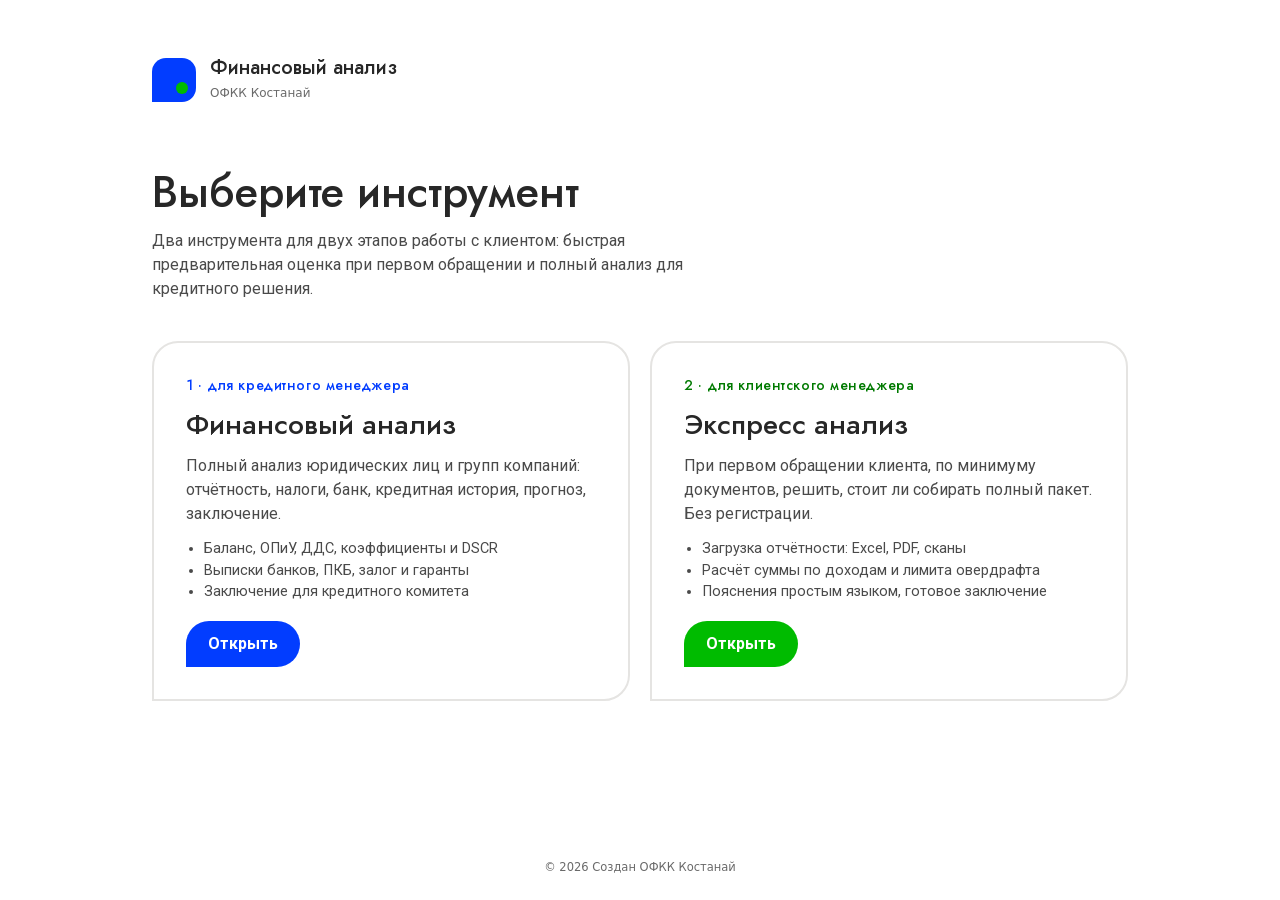
==== index.html @ f10ce1bf "Объединённый сайт: главная с кнопками «Финансовый анализ» и «Экспресс анализ» Co-Authored-By: Claude" ====
<!doctype html>
<html lang="ru"><head><meta charset="utf-8"><meta name="viewport" content="width=device-width, initial-scale=1, viewport-fit=cover"><meta name="theme-color" content="#023DFF">
<meta http-equiv="Content-Security-Policy" content="default-src 'none'; style-src 'unsafe-inline'; font-src data:; img-src data:">
<title>Финансовый анализ — ОФКК Костанай</title>
<style>@font-face{font-family:"Roboto";font-weight:400;font-style:normal;font-display:swap;src:url([data-uri]) format("woff");}@font-face{font-family:"Roboto";font-weight:700;font-style:normal;font-display:swap;src:url([data-uri]) format("woff");}@font-face{font-family:"Jost";font-weight:500;font-style:normal;font-display:swap;src:url([data-uri]) format("woff");}/* Главная страница: фирменный стиль ОФКК — белый 70 %, лазурно-синий 10 %, лайм 10 %, графит 5 %, платина 5 %. */
:root{--white:#fff;--azure:#023DFF;--azure-ink:#0230C4;--azure-soft:#EDF1FF;--lime:#00BB00;--lime-ink:#007A00;--lime-soft:#E9F8E9;--graphite:#272727;--platinum:#E5E4E2;--muted:#6A6A6A;
--head:"Futura PT","Jost","Century Gothic","Trebuchet MS",sans-serif;--sans:"Roboto","Segoe UI",system-ui,-apple-system,Arial,sans-serif;--sys:Verdana,Geneva,"DejaVu Sans",sans-serif;--shape:26px 26px 26px 0}
*{box-sizing:border-box}
html,body{margin:0;min-height:100%}
body{background:var(--white);color:var(--graphite);font:16px/1.5 var(--sans);display:flex;flex-direction:column;min-height:100vh}
:focus-visible{outline:3px solid var(--azure);outline-offset:3px}
.wrap{width:100%;max-width:1040px;margin:0 auto;padding:clamp(20px,5vw,56px) clamp(16px,4vw,32px) 24px;flex:1}
header{display:flex;align-items:center;gap:14px;margin-bottom:clamp(28px,6vw,64px)}
.mark{width:44px;height:44px;background:var(--azure);border-radius:14px 14px 14px 0;position:relative;flex:none}
.mark:after{content:"";position:absolute;right:8px;bottom:8px;width:12px;height:12px;background:var(--lime);border-radius:50%}
header b{font-family:var(--head);font-weight:500;font-size:20px;line-height:1.2;display:block}
header span{font-family:var(--sys);font-size:12px;color:var(--muted)}
h1{font-family:var(--head);font-weight:500;font-size:clamp(28px,5vw,44px);line-height:1.12;margin:0 0 12px;text-wrap:balance}
.lead{max-width:60ch;color:#4a4a4a;margin:0 0 clamp(24px,4vw,40px)}
.cards{display:grid;grid-template-columns:1fr 1fr;gap:20px}
.card{display:flex;flex-direction:column;gap:12px;padding:clamp(22px,3vw,32px);border-radius:var(--shape);text-decoration:none;color:inherit;border:2px solid var(--platinum);background:var(--white);transition:border-color .15s,transform .15s,box-shadow .15s}
.card:hover{border-color:var(--azure);transform:translateY(-2px);box-shadow:0 10px 28px rgba(2,61,255,.12)}
.card .num{font-family:var(--head);font-size:14px;color:var(--azure);letter-spacing:.04em}
.card h2{font-family:var(--head);font-weight:500;font-size:clamp(22px,3vw,28px);line-height:1.2;margin:0}
.card p{margin:0;color:#4a4a4a;flex:1}
.card ul{margin:0;padding-left:18px;color:#4a4a4a;font-size:14.5px}
.card .go{align-self:flex-start;margin-top:6px;background:var(--azure);color:#fff;font-weight:700;padding:11px 22px;border-radius:999px 999px 999px 0}
.card.alt .go{background:var(--lime);color:#fff}
.card.alt:hover{border-color:var(--lime);box-shadow:0 10px 28px rgba(0,187,0,.14)}
.card.alt .num{color:var(--lime-ink)}
footer{padding:18px clamp(16px,4vw,32px) 24px;text-align:center;font-family:var(--sys);font-size:11.5px;color:var(--muted)}
@media(max-width:720px){.cards{grid-template-columns:1fr}}
@media(prefers-reduced-motion:reduce){.card{transition:none}.card:hover{transform:none}}
</style></head>
<body>
<div class="wrap">
<header><div class="mark" aria-hidden="true"></div><div><b>Финансовый анализ</b><span>ОФКК Костанай</span></div></header>
<main>
<h1>Выберите инструмент</h1>
<p class="lead">Два инструмента для двух этапов работы с клиентом: быстрая предварительная оценка при первом обращении и полный анализ для кредитного решения.</p>
<div class="cards">
<a class="card" href="/finanaliz/"><span class="num">1 · для кредитного менеджера</span><h2>Финансовый анализ</h2>
<p>Полный анализ юридических лиц и групп компаний: отчётность, налоги, банк, кредитная история, прогноз, заключение.</p>
<ul><li>Баланс, ОПиУ, ДДС, коэффициенты и DSCR</li><li>Выписки банков, ПКБ, залог и гаранты</li><li>Заключение для кредитного комитета</li></ul>
<span class="go">Открыть</span></a>
<a class="card alt" href="/express/"><span class="num">2 · для клиентского менеджера</span><h2>Экспресс анализ</h2>
<p>При первом обращении клиента, по минимуму документов, решить, стоит ли собирать полный пакет. Без регистрации.</p>
<ul><li>Загрузка отчётности: Excel, PDF, сканы</li><li>Расчёт суммы по доходам и лимита овердрафта</li><li>Пояснения простым языком, готовое заключение</li></ul>
<span class="go">Открыть</span></a>
</div>
</main>
</div>
<footer>© 2026 Создан ОФКК Костанай</footer>
</body></html>
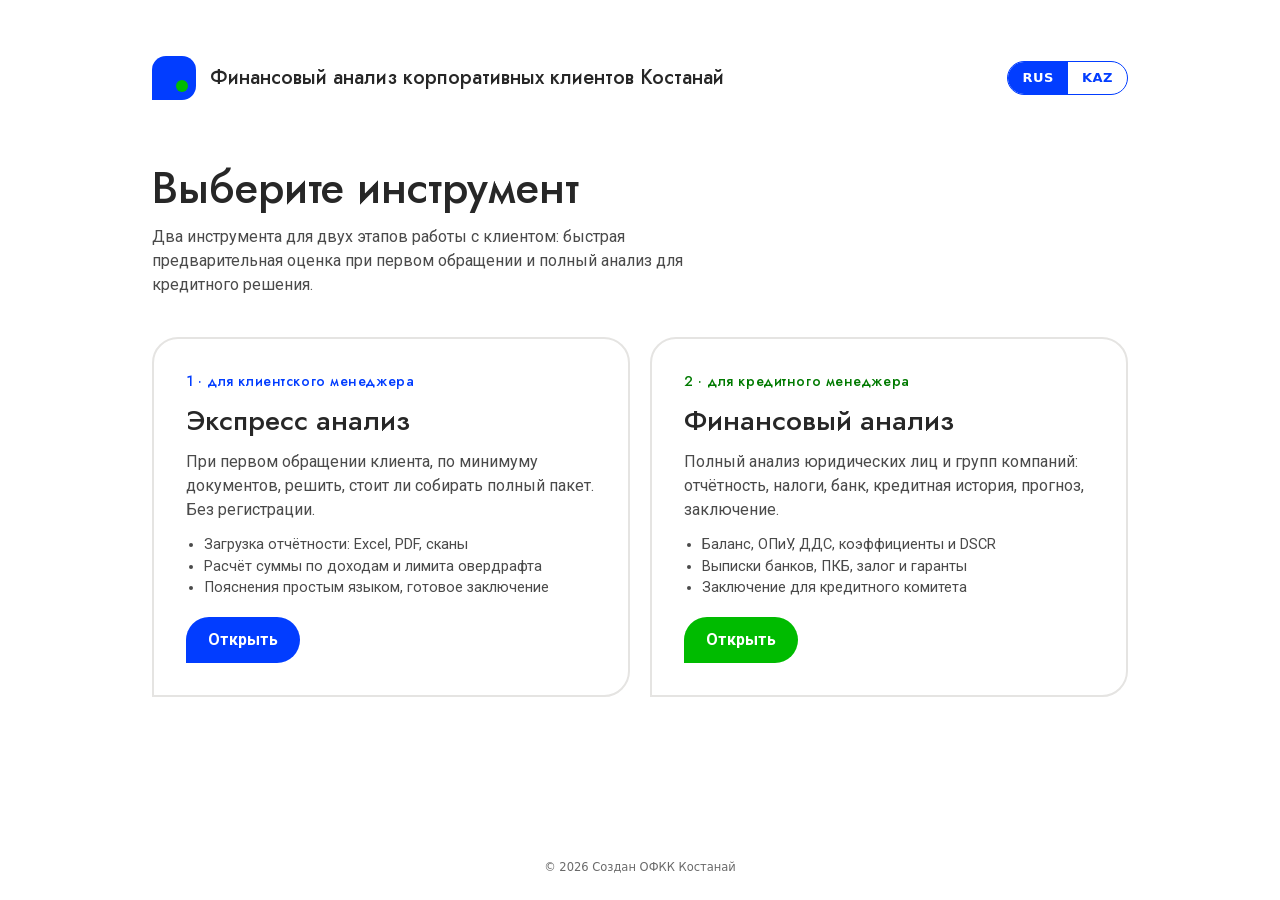
==== commit 88f15524: "Главная: порядок кнопок, новое название, казахский; экспресс на казахском; крупная кнопка «На главну" ====
--- a/index.html
+++ b/index.html
@@ -1,7 +1,7 @@
 <!doctype html>
 <html lang="ru"><head><meta charset="utf-8"><meta name="viewport" content="width=device-width, initial-scale=1, viewport-fit=cover"><meta name="theme-color" content="#023DFF">
-<meta http-equiv="Content-Security-Policy" content="default-src 'none'; style-src 'unsafe-inline'; font-src data:; img-src data:">
-<title>Финансовый анализ — ОФКК Костанай</title>
+<meta http-equiv="Content-Security-Policy" content="default-src 'none'; script-src 'unsafe-inline'; style-src 'unsafe-inline'; font-src data:; img-src data:">
+<title>Финансовый анализ корпоративных клиентов Костанай</title>
 <style>@font-face{font-family:"Roboto";font-weight:400;font-style:normal;font-display:swap;src:url([data-uri]) format("woff");}@font-face{font-family:"Roboto";font-weight:700;font-style:normal;font-display:swap;src:url([data-uri]) format("woff");}@font-face{font-family:"Jost";font-weight:500;font-style:normal;font-display:swap;src:url([data-uri]) format("woff");}/* Главная страница: фирменный стиль ОФКК — белый 70 %, лазурно-синий 10 %, лайм 10 %, графит 5 %, платина 5 %. */
 :root{--white:#fff;--azure:#023DFF;--azure-ink:#0230C4;--azure-soft:#EDF1FF;--lime:#00BB00;--lime-ink:#007A00;--lime-soft:#E9F8E9;--graphite:#272727;--platinum:#E5E4E2;--muted:#6A6A6A;
 --head:"Futura PT","Jost","Century Gothic","Trebuchet MS",sans-serif;--sans:"Roboto","Segoe UI",system-ui,-apple-system,Arial,sans-serif;--sys:Verdana,Geneva,"DejaVu Sans",sans-serif;--shape:26px 26px 26px 0}
@@ -31,24 +31,52 @@
 footer{padding:18px clamp(16px,4vw,32px) 24px;text-align:center;font-family:var(--sys);font-size:11.5px;color:var(--muted)}
 @media(max-width:720px){.cards{grid-template-columns:1fr}}
 @media(prefers-reduced-motion:reduce){.card{transition:none}.card:hover{transform:none}}
+.tools{display:flex;align-items:center;gap:12px;margin-left:auto}
+.lang{display:inline-flex;border:1.5px solid var(--azure);border-radius:999px;overflow:hidden;flex:none}
+.lang button{border:0;background:transparent;color:var(--azure);font:inherit;font-size:13px;font-weight:700;letter-spacing:.04em;padding:6px 14px;cursor:pointer}
+.lang button.on{background:var(--azure);color:#fff}
+.card .num small{font-size:inherit}
 </style></head>
 <body>
 <div class="wrap">
-<header><div class="mark" aria-hidden="true"></div><div><b>Финансовый анализ</b><span>ОФКК Костанай</span></div></header>
+<header><div class="mark" aria-hidden="true"></div><div><b data-t="title">Финансовый анализ корпоративных клиентов Костанай</b></div>
+<div class="tools"><span class="lang" role="group" aria-label="Язык" data-tl="lang"><button type="button" data-lang="ru" class="on">RUS</button><button type="button" data-lang="kz">KAZ</button></span></div></header>
 <main>
-<h1>Выберите инструмент</h1>
-<p class="lead">Два инструмента для двух этапов работы с клиентом: быстрая предварительная оценка при первом обращении и полный анализ для кредитного решения.</p>
+<h1 data-t="h1">Выберите инструмент</h1>
+<p class="lead" data-t="lead">Два инструмента для двух этапов работы с клиентом: быстрая предварительная оценка при первом обращении и полный анализ для кредитного решения.</p>
 <div class="cards">
-<a class="card" href="/finanaliz/"><span class="num">1 · для кредитного менеджера</span><h2>Финансовый анализ</h2>
-<p>Полный анализ юридических лиц и групп компаний: отчётность, налоги, банк, кредитная история, прогноз, заключение.</p>
-<ul><li>Баланс, ОПиУ, ДДС, коэффициенты и DSCR</li><li>Выписки банков, ПКБ, залог и гаранты</li><li>Заключение для кредитного комитета</li></ul>
-<span class="go">Открыть</span></a>
-<a class="card alt" href="/express/"><span class="num">2 · для клиентского менеджера</span><h2>Экспресс анализ</h2>
-<p>При первом обращении клиента, по минимуму документов, решить, стоит ли собирать полный пакет. Без регистрации.</p>
-<ul><li>Загрузка отчётности: Excel, PDF, сканы</li><li>Расчёт суммы по доходам и лимита овердрафта</li><li>Пояснения простым языком, готовое заключение</li></ul>
-<span class="go">Открыть</span></a>
+<a class="card" href="/express/"><span class="num" data-t="n1">1 · для клиентского менеджера</span><h2 data-t="t1">Экспресс анализ</h2>
+<p data-t="p1">При первом обращении клиента, по минимуму документов, решить, стоит ли собирать полный пакет. Без регистрации.</p>
+<ul><li data-t="a1">Загрузка отчётности: Excel, PDF, сканы</li><li data-t="b1">Расчёт суммы по доходам и лимита овердрафта</li><li data-t="c1">Пояснения простым языком, готовое заключение</li></ul>
+<span class="go" data-t="go">Открыть</span></a>
+<a class="card alt" href="/finanaliz/"><span class="num" data-t="n2">2 · для кредитного менеджера</span><h2 data-t="t2">Финансовый анализ</h2>
+<p data-t="p2">Полный анализ юридических лиц и групп компаний: отчётность, налоги, банк, кредитная история, прогноз, заключение.</p>
+<ul><li data-t="a2">Баланс, ОПиУ, ДДС, коэффициенты и DSCR</li><li data-t="b2">Выписки банков, ПКБ, залог и гаранты</li><li data-t="c2">Заключение для кредитного комитета</li></ul>
+<span class="go" data-t="go">Открыть</span></a>
 </div>
 </main>
 </div>
-<footer>© 2026 Создан ОФКК Костанай</footer>
+<footer data-t="foot">© 2026 Создан ОФКК Костанай</footer>
+<script>
+(function () {
+  var KZ = {"title": "Қостанай корпоративтік клиенттерін қаржылық талдау", "h1": "Құралды таңдаңыз", "lead": "Клиентпен жұмыстың екі кезеңіне арналған екі құрал: алғашқы өтініш кезіндегі жылдам алдын ала бағалау және кредиттік шешімге арналған толық талдау.", "n1": "1 · клиенттік менеджер үшін", "t1": "Экспресс-талдау", "p1": "Клиент алғаш хабарласқанда ең аз құжатпен толық топтаманы жинаудың қажеттігін шешу. Тіркелусіз.", "a1": "Есептілікті жүктеу: Excel, PDF, скандар", "b1": "Табыс бойынша соманы және овердрафт лимитін есептеу", "c1": "Қарапайым тілмен түсіндірмелер, дайын қорытынды", "n2": "2 · кредиттік менеджер үшін", "t2": "Қаржылық талдау", "p2": "Заңды тұлғалар мен компаниялар топтарын толық талдау: есептілік, салықтар, банк, несиелік тарих, болжам, қорытынды.", "a2": "Баланс, ПЗЕ, АҚҚ, коэффициенттер және DSCR", "b2": "Банк үзінділері, БКБ, кепіл және кепілгерлер", "c2": "Кредиттік комитетке арналған қорытынды", "go": "Ашу", "foot": "© 2026 Жасаған: ОФКК Қостанай", "lang": "Тіл"}, K = "finkz.lang", L = "ru";
+  try { L = localStorage.getItem(K) === "kz" ? "kz" : "ru"; } catch (e) {}
+  var els = document.querySelectorAll("[data-t]"), RU = {};
+  for (var i = 0; i < els.length; i++) RU[els[i].getAttribute("data-t")] = els[i].textContent;
+  function paint() {
+    for (var i = 0; i < els.length; i++) { var k = els[i].getAttribute("data-t"); els[i].textContent = L === "kz" ? KZ[k] : RU[k]; }
+    document.documentElement.lang = L === "kz" ? "kk" : "ru";
+    document.title = L === "kz" ? KZ.title : RU.title;
+    var g = document.querySelector(".lang"); g.setAttribute("aria-label", L === "kz" ? KZ.lang : "Язык");
+    var b = g.querySelectorAll("button"); for (var j = 0; j < b.length; j++) b[j].className = b[j].getAttribute("data-lang") === L ? "on" : "";
+  }
+  document.querySelector(".lang").addEventListener("click", function (e) {
+    var t = e.target.closest("button"); if (!t) return;
+    L = t.getAttribute("data-lang") === "kz" ? "kz" : "ru";
+    try { localStorage.setItem(K, L); } catch (e2) {}
+    paint();
+  });
+  paint();
+})();
+</script>
 </body></html>
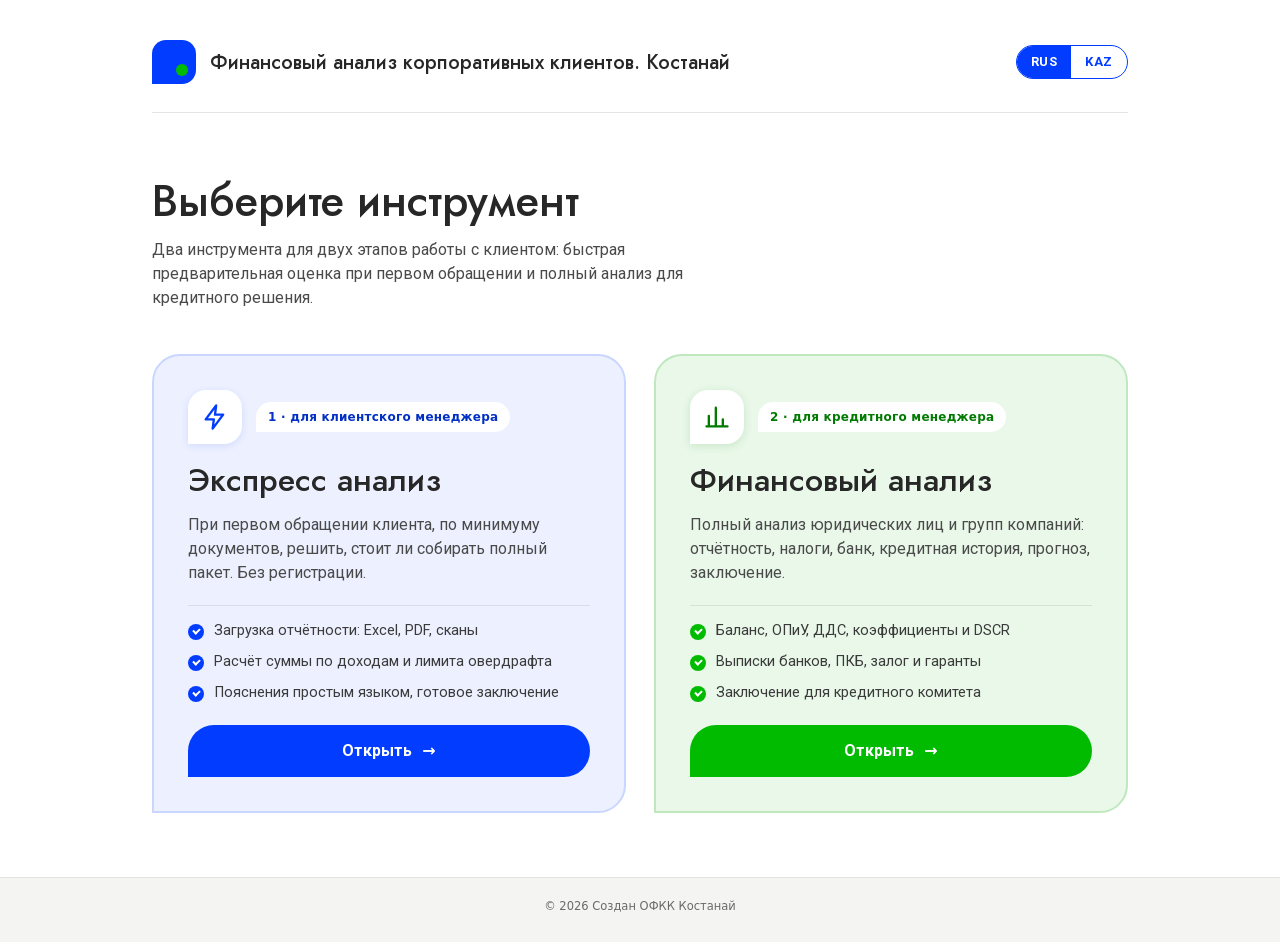
==== commit 87c01113: "Главная: название «…клиентов. Костанай», новое оформление карточек и подвала Co-Authored-By: Claude " ====
--- a/index.html
+++ b/index.html
@@ -1,65 +1,76 @@
 <!doctype html>
 <html lang="ru"><head><meta charset="utf-8"><meta name="viewport" content="width=device-width, initial-scale=1, viewport-fit=cover"><meta name="theme-color" content="#023DFF">
 <meta http-equiv="Content-Security-Policy" content="default-src 'none'; script-src 'unsafe-inline'; style-src 'unsafe-inline'; font-src data:; img-src data:">
-<title>Финансовый анализ корпоративных клиентов Костанай</title>
+<title>Финансовый анализ корпоративных клиентов. Костанай</title>
 <style>@font-face{font-family:"Roboto";font-weight:400;font-style:normal;font-display:swap;src:url([data-uri]) format("woff");}@font-face{font-family:"Roboto";font-weight:700;font-style:normal;font-display:swap;src:url([data-uri]) format("woff");}@font-face{font-family:"Jost";font-weight:500;font-style:normal;font-display:swap;src:url([data-uri]) format("woff");}/* Главная страница: фирменный стиль ОФКК — белый 70 %, лазурно-синий 10 %, лайм 10 %, графит 5 %, платина 5 %. */
-:root{--white:#fff;--azure:#023DFF;--azure-ink:#0230C4;--azure-soft:#EDF1FF;--lime:#00BB00;--lime-ink:#007A00;--lime-soft:#E9F8E9;--graphite:#272727;--platinum:#E5E4E2;--muted:#6A6A6A;
---head:"Futura PT","Jost","Century Gothic","Trebuchet MS",sans-serif;--sans:"Roboto","Segoe UI",system-ui,-apple-system,Arial,sans-serif;--sys:Verdana,Geneva,"DejaVu Sans",sans-serif;--shape:26px 26px 26px 0}
+:root{--white:#fff;--azure:#023DFF;--azure-ink:#0230C4;--azure-soft:#EDF1FF;--azure-line:#C9D6FF;--lime:#00BB00;--lime-ink:#007A00;--lime-soft:#E9F8E9;--lime-line:#BFE8BF;--graphite:#272727;--platinum:#E5E4E2;--plat-soft:#F4F4F3;--muted:#6A6A6A;
+--head:"Futura PT","Jost","Century Gothic","Trebuchet MS",sans-serif;--sans:"Roboto","Segoe UI",system-ui,-apple-system,Arial,sans-serif;--sys:Verdana,Geneva,"DejaVu Sans",sans-serif;--shape:28px 28px 28px 0}
 *{box-sizing:border-box}
 html,body{margin:0;min-height:100%}
 body{background:var(--white);color:var(--graphite);font:16px/1.5 var(--sans);display:flex;flex-direction:column;min-height:100vh}
 :focus-visible{outline:3px solid var(--azure);outline-offset:3px}
-.wrap{width:100%;max-width:1040px;margin:0 auto;padding:clamp(20px,5vw,56px) clamp(16px,4vw,32px) 24px;flex:1}
-header{display:flex;align-items:center;gap:14px;margin-bottom:clamp(28px,6vw,64px)}
+.wrap{width:100%;max-width:1040px;margin:0 auto;padding:clamp(18px,4vw,40px) clamp(16px,4vw,32px) 8px;flex:1}
+header{display:flex;align-items:center;gap:14px;padding-bottom:clamp(18px,3vw,28px);border-bottom:1.5px solid var(--platinum);margin-bottom:clamp(28px,6vw,64px)}
 .mark{width:44px;height:44px;background:var(--azure);border-radius:14px 14px 14px 0;position:relative;flex:none}
 .mark:after{content:"";position:absolute;right:8px;bottom:8px;width:12px;height:12px;background:var(--lime);border-radius:50%}
-header b{font-family:var(--head);font-weight:500;font-size:20px;line-height:1.2;display:block}
-header span{font-family:var(--sys);font-size:12px;color:var(--muted)}
+header b{font-family:var(--head);font-weight:500;font-size:clamp(16px,2.4vw,20px);line-height:1.25;display:block}
 h1{font-family:var(--head);font-weight:500;font-size:clamp(28px,5vw,44px);line-height:1.12;margin:0 0 12px;text-wrap:balance}
-.lead{max-width:60ch;color:#4a4a4a;margin:0 0 clamp(24px,4vw,40px)}
-.cards{display:grid;grid-template-columns:1fr 1fr;gap:20px}
-.card{display:flex;flex-direction:column;gap:12px;padding:clamp(22px,3vw,32px);border-radius:var(--shape);text-decoration:none;color:inherit;border:2px solid var(--platinum);background:var(--white);transition:border-color .15s,transform .15s,box-shadow .15s}
-.card:hover{border-color:var(--azure);transform:translateY(-2px);box-shadow:0 10px 28px rgba(2,61,255,.12)}
-.card .num{font-family:var(--head);font-size:14px;color:var(--azure);letter-spacing:.04em}
-.card h2{font-family:var(--head);font-weight:500;font-size:clamp(22px,3vw,28px);line-height:1.2;margin:0}
-.card p{margin:0;color:#4a4a4a;flex:1}
-.card ul{margin:0;padding-left:18px;color:#4a4a4a;font-size:14.5px}
-.card .go{align-self:flex-start;margin-top:6px;background:var(--azure);color:#fff;font-weight:700;padding:11px 22px;border-radius:999px 999px 999px 0}
-.card.alt .go{background:var(--lime);color:#fff}
-.card.alt:hover{border-color:var(--lime);box-shadow:0 10px 28px rgba(0,187,0,.14)}
+.lead{max-width:60ch;color:#4a4a4a;margin:0 0 clamp(26px,4vw,44px)}
+.cards{display:grid;grid-template-columns:1fr 1fr;gap:clamp(16px,2.4vw,28px);align-items:stretch}
+.card{display:flex;flex-direction:column;gap:14px;padding:clamp(22px,3vw,34px);border-radius:var(--shape);text-decoration:none;color:inherit;border:2px solid var(--azure-line);background:var(--azure-soft);transition:border-color .15s,transform .15s,box-shadow .15s}
+.card.alt{border-color:var(--lime-line);background:var(--lime-soft)}
+.card:hover{border-color:var(--azure);transform:translateY(-3px);box-shadow:0 14px 32px rgba(2,61,255,.14)}
+.card.alt:hover{border-color:var(--lime);box-shadow:0 14px 32px rgba(0,187,0,.16)}
+.ctop{display:flex;align-items:center;gap:14px}
+.ico{width:54px;height:54px;flex:none;display:grid;place-items:center;background:var(--white);color:var(--azure);border-radius:18px 18px 18px 0;box-shadow:0 2px 8px rgba(2,61,255,.12)}
+.card.alt .ico{color:var(--lime-ink);box-shadow:0 2px 8px rgba(0,122,0,.14)}
+.ico svg{width:28px;height:28px}
+.num{font-family:var(--sys);font-size:12px;font-weight:700;letter-spacing:.02em;color:var(--azure-ink);background:var(--white);border-radius:999px 999px 999px 0;padding:6px 12px}
 .card.alt .num{color:var(--lime-ink)}
-footer{padding:18px clamp(16px,4vw,32px) 24px;text-align:center;font-family:var(--sys);font-size:11.5px;color:var(--muted)}
-@media(max-width:720px){.cards{grid-template-columns:1fr}}
-@media(prefers-reduced-motion:reduce){.card{transition:none}.card:hover{transform:none}}
+.card h2{font-family:var(--head);font-weight:500;font-size:clamp(24px,3.2vw,32px);line-height:1.15;margin:4px 0 0}
+.card p{margin:0;color:#4a4a4a}
+.feat{list-style:none;margin:6px 0 0;padding:14px 0 0;border-top:1.5px solid rgba(39,39,39,.1);display:grid;gap:9px;font-size:14.5px;color:#3a3a3a;flex:1}
+.feat li{position:relative;padding-left:26px}
+.feat li:before{content:"";position:absolute;left:0;top:.3em;width:16px;height:16px;border-radius:50%;background:var(--azure)}
+.feat li:after{content:"";position:absolute;left:5px;top:calc(.3em + 4px);width:5px;height:3px;border-left:2px solid #fff;border-bottom:2px solid #fff;transform:rotate(-45deg)}
+.card.alt .feat li:before{background:var(--lime)}
+.go{display:inline-flex;align-items:center;justify-content:center;gap:10px;align-self:stretch;margin-top:8px;background:var(--azure);color:#fff;font-weight:700;font-size:16px;padding:14px 24px;border-radius:999px 999px 999px 0;transition:background .15s}
+.go i{font-style:normal;transition:transform .15s}
+.card:hover .go{background:var(--azure-ink)}
+.card:hover .go i{transform:translateX(4px)}
+.card.alt .go{background:var(--lime)}
+.card.alt:hover .go{background:#00A800}
+footer{margin-top:clamp(28px,5vw,56px);padding:20px clamp(16px,4vw,32px) 26px;text-align:center;font-family:var(--sys);font-size:11.5px;color:var(--muted);background:var(--plat-soft);border-top:1.5px solid var(--platinum)}
 .tools{display:flex;align-items:center;gap:12px;margin-left:auto}
 .lang{display:inline-flex;border:1.5px solid var(--azure);border-radius:999px;overflow:hidden;flex:none}
 .lang button{border:0;background:transparent;color:var(--azure);font:inherit;font-size:13px;font-weight:700;letter-spacing:.04em;padding:6px 14px;cursor:pointer}
 .lang button.on{background:var(--azure);color:#fff}
-.card .num small{font-size:inherit}
+@media(max-width:720px){.cards{grid-template-columns:1fr}.feat{flex:none}}
+@media(prefers-reduced-motion:reduce){.card,.go i{transition:none}.card:hover,.card:hover .go i{transform:none}}
 </style></head>
 <body>
 <div class="wrap">
-<header><div class="mark" aria-hidden="true"></div><div><b data-t="title">Финансовый анализ корпоративных клиентов Костанай</b></div>
+<header><div class="mark" aria-hidden="true"></div><div><b data-t="title">Финансовый анализ корпоративных клиентов. Костанай</b></div>
 <div class="tools"><span class="lang" role="group" aria-label="Язык" data-tl="lang"><button type="button" data-lang="ru" class="on">RUS</button><button type="button" data-lang="kz">KAZ</button></span></div></header>
 <main>
 <h1 data-t="h1">Выберите инструмент</h1>
 <p class="lead" data-t="lead">Два инструмента для двух этапов работы с клиентом: быстрая предварительная оценка при первом обращении и полный анализ для кредитного решения.</p>
 <div class="cards">
-<a class="card" href="/express/"><span class="num" data-t="n1">1 · для клиентского менеджера</span><h2 data-t="t1">Экспресс анализ</h2>
+<a class="card" href="/express/"><div class="ctop"><span class="ico"><svg viewBox="0 0 24 24" fill="none" stroke="currentColor" stroke-width="2" stroke-linecap="round" stroke-linejoin="round" aria-hidden="true"><path d="M13 2 4 14h7l-1 8 9-12h-7z"/></svg></span><span class="num" data-t="n1">1 · для клиентского менеджера</span></div><h2 data-t="t1">Экспресс анализ</h2>
 <p data-t="p1">При первом обращении клиента, по минимуму документов, решить, стоит ли собирать полный пакет. Без регистрации.</p>
-<ul><li data-t="a1">Загрузка отчётности: Excel, PDF, сканы</li><li data-t="b1">Расчёт суммы по доходам и лимита овердрафта</li><li data-t="c1">Пояснения простым языком, готовое заключение</li></ul>
-<span class="go" data-t="go">Открыть</span></a>
-<a class="card alt" href="/finanaliz/"><span class="num" data-t="n2">2 · для кредитного менеджера</span><h2 data-t="t2">Финансовый анализ</h2>
+<ul class="feat"><li data-t="a1">Загрузка отчётности: Excel, PDF, сканы</li><li data-t="b1">Расчёт суммы по доходам и лимита овердрафта</li><li data-t="c1">Пояснения простым языком, готовое заключение</li></ul>
+<span class="go"><span data-t="go">Открыть</span><i aria-hidden="true">→</i></span></a>
+<a class="card alt" href="/finanaliz/"><div class="ctop"><span class="ico"><svg viewBox="0 0 24 24" fill="none" stroke="currentColor" stroke-width="2" stroke-linecap="round" stroke-linejoin="round" aria-hidden="true"><path d="M5 20V11M11 20V4M17 20v-6M3 20h18"/></svg></span><span class="num" data-t="n2">2 · для кредитного менеджера</span></div><h2 data-t="t2">Финансовый анализ</h2>
 <p data-t="p2">Полный анализ юридических лиц и групп компаний: отчётность, налоги, банк, кредитная история, прогноз, заключение.</p>
-<ul><li data-t="a2">Баланс, ОПиУ, ДДС, коэффициенты и DSCR</li><li data-t="b2">Выписки банков, ПКБ, залог и гаранты</li><li data-t="c2">Заключение для кредитного комитета</li></ul>
-<span class="go" data-t="go">Открыть</span></a>
+<ul class="feat"><li data-t="a2">Баланс, ОПиУ, ДДС, коэффициенты и DSCR</li><li data-t="b2">Выписки банков, ПКБ, залог и гаранты</li><li data-t="c2">Заключение для кредитного комитета</li></ul>
+<span class="go"><span data-t="go">Открыть</span><i aria-hidden="true">→</i></span></a>
 </div>
 </main>
 </div>
 <footer data-t="foot">© 2026 Создан ОФКК Костанай</footer>
 <script>
 (function () {
-  var KZ = {"title": "Қостанай корпоративтік клиенттерін қаржылық талдау", "h1": "Құралды таңдаңыз", "lead": "Клиентпен жұмыстың екі кезеңіне арналған екі құрал: алғашқы өтініш кезіндегі жылдам алдын ала бағалау және кредиттік шешімге арналған толық талдау.", "n1": "1 · клиенттік менеджер үшін", "t1": "Экспресс-талдау", "p1": "Клиент алғаш хабарласқанда ең аз құжатпен толық топтаманы жинаудың қажеттігін шешу. Тіркелусіз.", "a1": "Есептілікті жүктеу: Excel, PDF, скандар", "b1": "Табыс бойынша соманы және овердрафт лимитін есептеу", "c1": "Қарапайым тілмен түсіндірмелер, дайын қорытынды", "n2": "2 · кредиттік менеджер үшін", "t2": "Қаржылық талдау", "p2": "Заңды тұлғалар мен компаниялар топтарын толық талдау: есептілік, салықтар, банк, несиелік тарих, болжам, қорытынды.", "a2": "Баланс, ПЗЕ, АҚҚ, коэффициенттер және DSCR", "b2": "Банк үзінділері, БКБ, кепіл және кепілгерлер", "c2": "Кредиттік комитетке арналған қорытынды", "go": "Ашу", "foot": "© 2026 Жасаған: ОФКК Қостанай", "lang": "Тіл"}, K = "finkz.lang", L = "ru";
+  var KZ = {"title": "Корпоративтік клиенттерді қаржылық талдау. Қостанай", "h1": "Құралды таңдаңыз", "lead": "Клиентпен жұмыстың екі кезеңіне арналған екі құрал: алғашқы өтініш кезіндегі жылдам алдын ала бағалау және кредиттік шешімге арналған толық талдау.", "n1": "1 · клиенттік менеджер үшін", "t1": "Экспресс-талдау", "p1": "Клиент алғаш хабарласқанда ең аз құжатпен толық топтаманы жинаудың қажеттігін шешу. Тіркелусіз.", "a1": "Есептілікті жүктеу: Excel, PDF, скандар", "b1": "Табыс бойынша соманы және овердрафт лимитін есептеу", "c1": "Қарапайым тілмен түсіндірмелер, дайын қорытынды", "n2": "2 · кредиттік менеджер үшін", "t2": "Қаржылық талдау", "p2": "Заңды тұлғалар мен компаниялар топтарын толық талдау: есептілік, салықтар, банк, несиелік тарих, болжам, қорытынды.", "a2": "Баланс, ПЗЕ, АҚҚ, коэффициенттер және DSCR", "b2": "Банк үзінділері, БКБ, кепіл және кепілгерлер", "c2": "Кредиттік комитетке арналған қорытынды", "go": "Ашу", "foot": "© 2026 Жасаған: ОФКК Қостанай", "lang": "Тіл"}, K = "finkz.lang", L = "ru";
   try { L = localStorage.getItem(K) === "kz" ? "kz" : "ru"; } catch (e) {}
   var els = document.querySelectorAll("[data-t]"), RU = {};
   for (var i = 0; i < els.length; i++) RU[els[i].getAttribute("data-t")] = els[i].textContent;
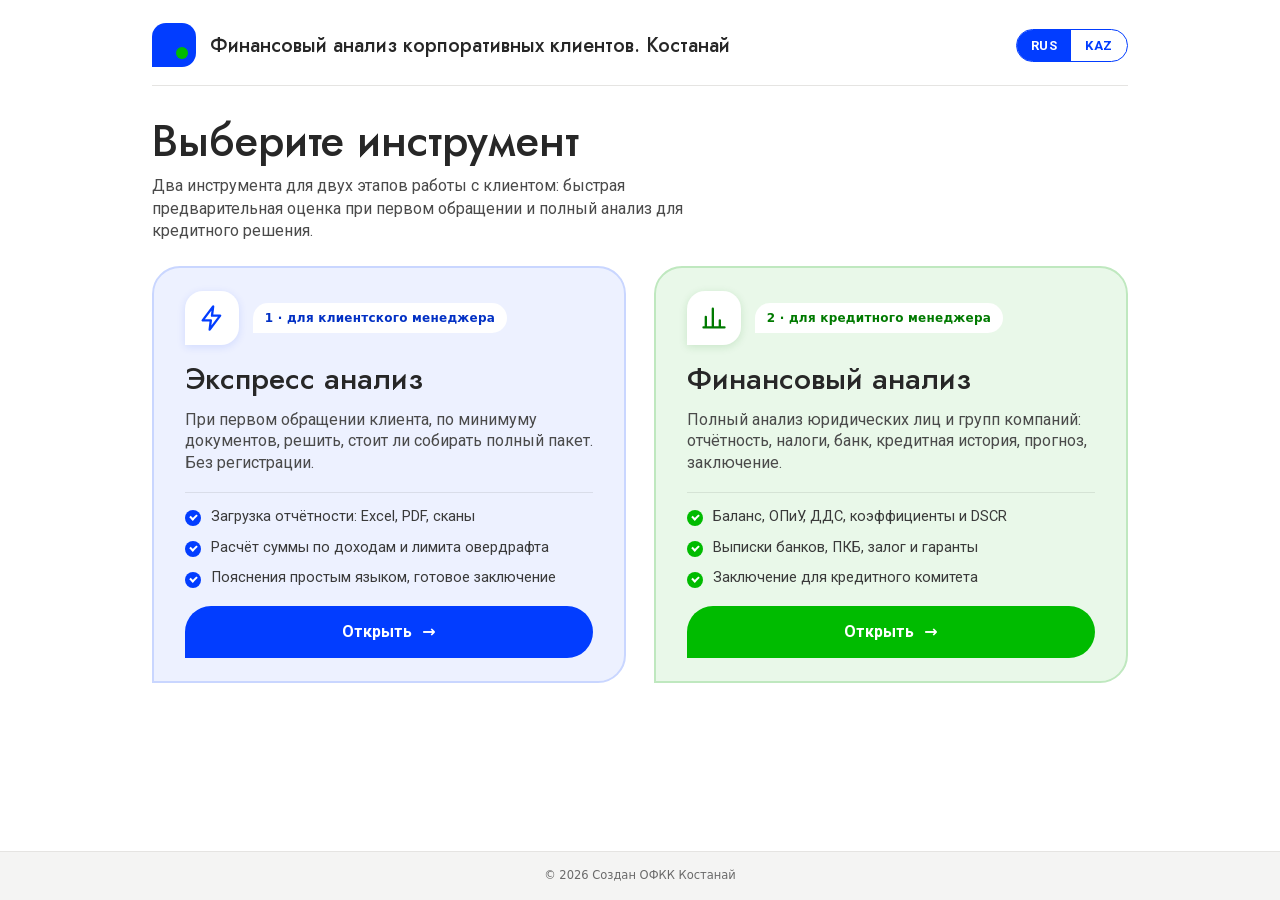
==== commit 4ff0984d: "Главная: помещается в экран без прокрутки на компьютере Co-Authored-By: Claude Sonnet 5.5 <noreply@a" ====
--- a/index.html
+++ b/index.html
@@ -47,6 +47,22 @@
 .lang button.on{background:var(--azure);color:#fff}
 @media(max-width:720px){.cards{grid-template-columns:1fr}.feat{flex:none}}
 @media(prefers-reduced-motion:reduce){.card,.go i{transition:none}.card:hover,.card:hover .go i{transform:none}}
+/* Компьютер: главная помещается в экран без прокрутки — размеры подстраиваются под высоту окна */
+@media(min-width:721px){
+.wrap{padding-top:clamp(10px,2.6vh,32px);padding-bottom:0}
+header{padding-bottom:clamp(8px,2vh,24px);margin-bottom:clamp(12px,3.4vh,44px)}
+.mark{width:clamp(34px,5vh,44px);height:clamp(34px,5vh,44px)}
+h1{font-size:clamp(24px,5vh,44px);margin-bottom:clamp(4px,1vh,12px)}
+.lead{margin-bottom:clamp(10px,2.6vh,34px);line-height:1.4}
+.card{padding:clamp(14px,2.6vh,30px) clamp(18px,2.4vw,32px);gap:clamp(6px,1.4vh,14px)}
+.ico{width:clamp(38px,6vh,54px);height:clamp(38px,6vh,54px)}
+.ico svg{width:clamp(20px,3.2vh,28px);height:clamp(20px,3.2vh,28px)}
+.card h2{font-size:clamp(20px,3.6vh,30px)}
+.card p{font-size:clamp(13px,1.9vh,16px);line-height:1.35}
+.feat{padding-top:clamp(8px,1.4vh,14px);gap:clamp(4px,1vh,9px);font-size:clamp(12.5px,1.75vh,14.5px)}
+.go{padding:clamp(9px,1.6vh,14px) 24px;margin-top:4px}
+footer{margin-top:clamp(10px,2.6vh,40px);padding:clamp(8px,1.6vh,20px) 16px clamp(10px,1.8vh,24px)}
+}
 </style></head>
 <body>
 <div class="wrap">
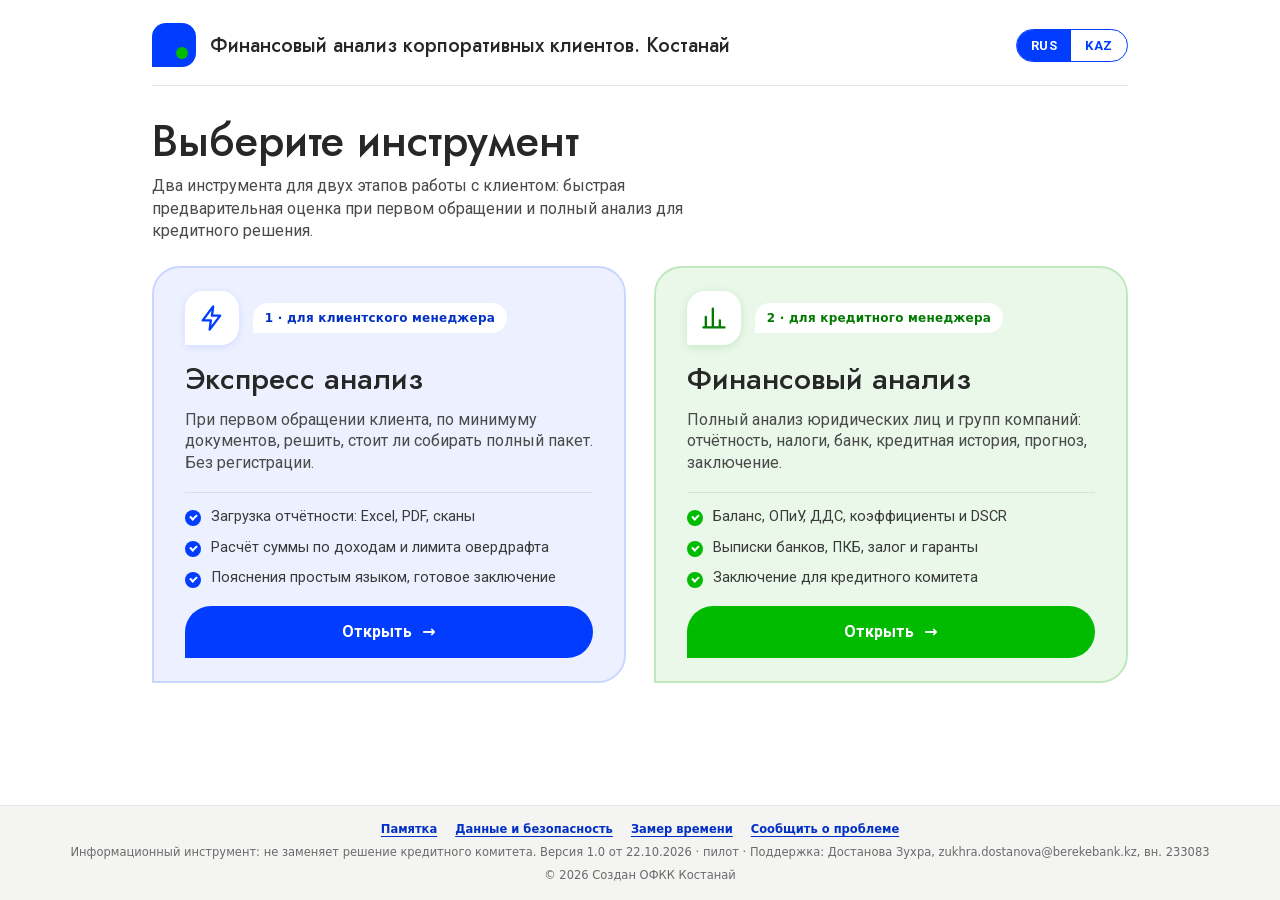
==== commit c2d48e46: "Пилот: версия и аудит в заключении, передача Экспресс→Финансовый, паспорт данных, роли и режим прове" ====
--- a/index.html
+++ b/index.html
@@ -63,6 +63,27 @@
 .go{padding:clamp(9px,1.6vh,14px) 24px;margin-top:4px}
 footer{margin-top:clamp(10px,2.6vh,40px);padding:clamp(8px,1.6vh,20px) 16px clamp(10px,1.8vh,24px)}
 }
+/* пилот: ссылки, диалоги */
+footer.foot{display:flex;flex-direction:column;gap:6px;align-items:center}
+footer.foot p{margin:0}
+.flinks{display:flex;flex-wrap:wrap;justify-content:center;gap:6px 18px}
+.flinks button,.flinks a{background:none;border:0;padding:0;font:inherit;font-weight:700;color:var(--azure-ink);cursor:pointer;text-decoration:underline;text-underline-offset:3px}
+.disc{line-height:1.45}.sel{user-select:all}
+.dlg{width:min(720px,calc(100vw - 24px));max-height:calc(100vh - 32px);overflow:auto;border:0;border-radius:24px;padding:28px clamp(18px,4vw,36px);color:#272727;font-family:Roboto,Arial,sans-serif;font-size:15px;line-height:1.5;box-shadow:0 20px 60px rgba(0,0,0,.25)}
+.dlg::backdrop{background:rgba(39,39,39,.5)}
+.dlg h2{font-family:Jost,Arial,sans-serif;font-weight:500;font-size:26px;margin:0 28px 8px 0}
+.dlg h3{font-family:Jost,Arial,sans-serif;font-weight:500;font-size:18px;color:var(--azure-ink);margin:16px 0 4px}
+.dlg ol,.dlg ul{margin:4px 0;padding-left:22px}.dlg li{margin:3px 0}
+.dlg .x{position:absolute;top:12px;right:14px;border:0;background:var(--plat-soft);width:34px;height:34px;border-radius:50%;font-size:22px;line-height:1;cursor:pointer}
+.dlg .btn{border:0;border-radius:999px;background:var(--azure);color:#fff;font:inherit;font-weight:700;padding:9px 18px;cursor:pointer}
+.dlg .btn.ghost{background:var(--plat-soft);color:#272727}
+.trow{display:flex;flex-wrap:wrap;gap:10px;align-items:flex-end;margin:10px 0}
+.trow label{display:flex;flex-direction:column;gap:3px;font-size:13px;color:#4a4a4a;flex:1;min-width:130px}
+.trow input,.trow select{font:inherit;padding:8px 10px;border:1.5px solid #cfd3da;border-radius:10px}
+.sw{display:flex;align-items:center;gap:10px}.sw b{font-family:Jost,Arial,sans-serif;font-size:28px;min-width:76px}
+.tsum{background:#f2f2f2;border-radius:14px;padding:10px 14px;font-size:14px;margin:8px 0}
+.tscroll{overflow-x:auto}.tscroll table{width:100%;border-collapse:collapse;font-size:13.5px}.tscroll th,.tscroll td{padding:6px 8px;border-bottom:1px solid #e5e4e2;text-align:left}
+.del{border:0;background:none;font-size:18px;cursor:pointer;color:#6b6b6b}
 </style></head>
 <body>
 <div class="wrap">
@@ -83,10 +104,46 @@
 </div>
 </main>
 </div>
-<footer data-t="foot">© 2026 Создан ОФКК Костанай</footer>
+<footer class="foot">
+<nav class="flinks" aria-label="Для пилота"><button type="button" data-open="memo" data-t="l1">Памятка</button><button type="button" data-open="data" data-t="l2">Данные и безопасность</button><button type="button" data-open="time" data-t="l3">Замер времени</button><a id="rep" href="#" data-t="l4">Сообщить о проблеме</a></nav>
+<p class="disc"><span data-t="disc">Информационный инструмент: не заменяет решение кредитного комитета.</span> <span data-t="verl">Версия</span> 1.0 от 22.10.2026 · <span data-t="pil">пилот</span> · <span data-t="sup">Поддержка</span>: Достанова Зухра, <span class="sel">zukhra.dostanova@berekebank.kz</span>, вн. 233083</p>
+<p data-t="foot">© 2026 Создан ОФКК Костанай</p>
+</footer>
+<dialog id="memo" class="dlg" aria-labelledby="memo-h"><form method="dialog"><button class="x" aria-label="Закрыть">×</button></form>
+<h2 id="memo-h">Памятка: как работать с сайтом</h2>
+<h3>Экспресс-анализ (клиентский менеджер, около 12 минут)</h3>
+<ol><li>Откройте «Экспресс анализ» и добавьте клиента.</li><li>Заполните запрос: продукт, цель, сумма, срок, ставка, ВКЛ или НКЛ.</li><li>Загрузите отчётность и декларации (Excel, PDF, скан) или введите цифры.</li><li>Посмотрите проблемы и вердикт, скопируйте заключение.</li><li>Если клиент подходит, нажмите «Передать в Финансовый анализ»: карточка и цифры перенесутся без повторного ввода.</li></ol>
+<h3>Финансовый анализ (кредитный менеджер)</h3>
+<ol><li>Откройте «Финансовый анализ». Клиент из Экспресса появится в списке сам.</li><li>Пройдите разделы: Карточка, Благонадёжность, Баланс и ОПиУ, Банк, Кредитная история, Залог и гаранты, Анализ, Проблемы, Заключение.</li><li>Скачайте заключение в Word. В нём указаны версия сайта и нормативов.</li></ol>
+<h3>Полезно знать</h3>
+<ul><li>Включите ПИН-код: данные клиентов в браузере шифруются.</li><li>Сохраняйте файл клиента: это резервная копия.</li><li>Сканы без текстового слоя не читаются: введите цифры вручную.</li><li>Все суммы в тысячах тенге. Пример заполнения есть в Финансовом анализе.</li><li>Что-то не работает или неудобно: «Сообщить о проблеме» внизу страницы.</li></ul>
+</dialog>
+<dialog id="data" class="dlg" aria-labelledby="data-h"><form method="dialog"><button class="x" aria-label="Закрыть">×</button></form>
+<h2 id="data-h">Данные и безопасность</h2>
+<h3>Где хранятся данные</h3><p>В браузере вашего компьютера. При включённом ПИН-коде они шифруются (AES-GCM, ключ из ПИН-кода). Сайт не передаёт цифры клиента на свои серверы.</p>
+<h3>Что уходит в сеть, только по вашему действию</h3>
+<ul><li><b>«По БИН»</b>: отправляется только БИН; сервер сайта запрашивает открытую страницу справочной службы ba.prg.kz.</li><li><b>Облачная база</b> (вход с любого устройства): данные шифруются в браузере, на сервере хранится только шифртекст.</li><li><b>Анализ в Gemini</b>: по вашему API-ключу уходит обезличенный отчёт без названий и БИН.</li></ul>
+<p>Использование этих трёх возможностей определяется правилами банка.</p>
+<h3>Правила работы</h3>
+<ul><li>Не оставляйте открытый сеанс на чужом компьютере, выходите из облака.</li><li>Файлы клиентов не пересылайте по незащищённым каналам и не загружайте в репозиторий.</li><li>Заключение формируется автоматически и не заменяет решение кредитного комитета.</li></ul>
+</dialog>
+<dialog id="time" class="dlg" aria-labelledby="time-h"><form method="dialog"><button class="x" aria-label="Закрыть">×</button></form>
+<h2 id="time-h">Замер времени для пилота</h2>
+<p>Засеките время работы на сайте и укажите, сколько заняло бы вручную. Записи хранятся только в этом браузере, имён клиентов не нужно.</p>
+<div class="trow"><label>Инструмент<select id="t-tool"><option>Экспресс-анализ</option><option>Финансовый анализ</option></select></label>
+<div class="sw"><b id="t-clock">00:00</b><button type="button" id="t-start" class="btn">Старт</button><button type="button" id="t-stop" class="btn ghost" hidden>Стоп</button></div></div>
+<div class="trow"><label>Метка клиента<input id="t-case" placeholder="например, К-01"></label>
+<label>Вручную, мин (как обычно)<input id="t-man" inputmode="numeric"></label>
+<label>На сайте, мин<input id="t-site" inputmode="numeric"></label>
+<button type="button" id="t-add" class="btn">Добавить</button></div>
+<div id="t-sum" class="tsum"></div>
+<div class="tscroll"><table id="t-tab"></table></div>
+<p><button type="button" id="t-csv" class="btn ghost">Скачать таблицу (CSV)</button> <button type="button" id="t-clear" class="btn ghost">Очистить</button></p>
+</dialog>
+
 <script>
 (function () {
-  var KZ = {"title": "Корпоративтік клиенттерді қаржылық талдау. Қостанай", "h1": "Құралды таңдаңыз", "lead": "Клиентпен жұмыстың екі кезеңіне арналған екі құрал: алғашқы өтініш кезіндегі жылдам алдын ала бағалау және кредиттік шешімге арналған толық талдау.", "n1": "1 · клиенттік менеджер үшін", "t1": "Экспресс-талдау", "p1": "Клиент алғаш хабарласқанда ең аз құжатпен толық топтаманы жинаудың қажеттігін шешу. Тіркелусіз.", "a1": "Есептілікті жүктеу: Excel, PDF, скандар", "b1": "Табыс бойынша соманы және овердрафт лимитін есептеу", "c1": "Қарапайым тілмен түсіндірмелер, дайын қорытынды", "n2": "2 · кредиттік менеджер үшін", "t2": "Қаржылық талдау", "p2": "Заңды тұлғалар мен компаниялар топтарын толық талдау: есептілік, салықтар, банк, несиелік тарих, болжам, қорытынды.", "a2": "Баланс, ПЗЕ, АҚҚ, коэффициенттер және DSCR", "b2": "Банк үзінділері, БКБ, кепіл және кепілгерлер", "c2": "Кредиттік комитетке арналған қорытынды", "go": "Ашу", "foot": "© 2026 Жасаған: ОФКК Қостанай", "lang": "Тіл"}, K = "finkz.lang", L = "ru";
+  var KZ = {"title": "Корпоративтік клиенттерді қаржылық талдау. Қостанай", "h1": "Құралды таңдаңыз", "lead": "Клиентпен жұмыстың екі кезеңіне арналған екі құрал: алғашқы өтініш кезіндегі жылдам алдын ала бағалау және кредиттік шешімге арналған толық талдау.", "n1": "1 · клиенттік менеджер үшін", "t1": "Экспресс-талдау", "p1": "Клиент алғаш хабарласқанда ең аз құжатпен толық топтаманы жинаудың қажеттігін шешу. Тіркелусіз.", "a1": "Есептілікті жүктеу: Excel, PDF, скандар", "b1": "Табыс бойынша соманы және овердрафт лимитін есептеу", "c1": "Қарапайым тілмен түсіндірмелер, дайын қорытынды", "n2": "2 · кредиттік менеджер үшін", "t2": "Қаржылық талдау", "p2": "Заңды тұлғалар мен компаниялар топтарын толық талдау: есептілік, салықтар, банк, несиелік тарих, болжам, қорытынды.", "a2": "Баланс, ПЗЕ, АҚҚ, коэффициенттер және DSCR", "b2": "Банк үзінділері, БКБ, кепіл және кепілгерлер", "c2": "Кредиттік комитетке арналған қорытынды", "l1": "Жадынама", "l2": "Деректер және қауіпсіздік", "l3": "Уақытты өлшеу", "l4": "Мәселе туралы хабарлау", "disc": "Ақпараттық құрал: кредит комитетінің шешімін алмастырмайды.", "verl": "Нұсқа", "pil": "пилот", "sup": "Қолдау", "go": "Ашу", "foot": "© 2026 Жасаған: ОФКК Қостанай", "lang": "Тіл"}, K = "finkz.lang", L = "ru";
   try { L = localStorage.getItem(K) === "kz" ? "kz" : "ru"; } catch (e) {}
   var els = document.querySelectorAll("[data-t]"), RU = {};
   for (var i = 0; i < els.length; i++) RU[els[i].getAttribute("data-t")] = els[i].textContent;
@@ -106,4 +163,57 @@
   paint();
 })();
 </script>
+<script>(function () {
+  var $ = function (s) { return document.querySelector(s); };
+  var MAIL = "zukhra.dostanova@berekebank.kz", VER = "1.0 от 22.10.2026";
+  var rep = $("#rep");
+  rep.href = "mailto:" + MAIL + "?subject=" + encodeURIComponent("Финансовый анализ (пилот): замечание") + "&body=" + encodeURIComponent("Какой инструмент и раздел:\n\nЧто делали:\n\nЧто ожидали:\n\nЧто получилось:\n\nВерсия: " + VER + "\nБраузер: " + navigator.userAgent + "\n\nНе прикладывайте данные клиентов: только описание и скриншот без персональных данных.");
+  document.addEventListener("click", function (e) {
+    var b = e.target.closest("[data-open]"); if (!b) return;
+    var d = document.getElementById(b.getAttribute("data-open")); if (!d) return;
+    if (d.showModal) d.showModal(); else d.setAttribute("open", "");
+    if (d.id === "time") tpaint();
+  });
+  document.addEventListener("click", function (e) { if (e.target.classList && e.target.classList.contains("dlg")) e.target.close(); });
+  /* замер времени */
+  var KEY = "finkz.pilot.time.v1", st = { e: [], run: null };
+  try { var s = JSON.parse(localStorage.getItem(KEY) || "null"); if (s && s.e) st = s; } catch (x) {}
+  function save() { try { localStorage.setItem(KEY, JSON.stringify(st)); } catch (x) {} }
+  var tick = 0;
+  function clock() {
+    if (!st.run) { $("#t-clock").textContent = "00:00"; return; }
+    var sec = Math.floor((Date.now() - st.run.t) / 1000), m = Math.floor(sec / 60), r = sec % 60;
+    $("#t-clock").textContent = (m < 10 ? "0" : "") + m + ":" + (r < 10 ? "0" : "") + r;
+  }
+  function tpaint() {
+    $("#t-start").hidden = !!st.run; $("#t-stop").hidden = !st.run;
+    if (st.run) { $("#t-tool").value = st.run.tool; clearInterval(tick); tick = setInterval(clock, 1000); } else clearInterval(tick);
+    clock();
+    var by = {};
+    st.e.forEach(function (x) { var o = by[x.tool] = by[x.tool] || { n: 0, m: 0, s: 0 }; o.n++; o.m += x.man; o.s += x.site; });
+    var h = "";
+    Object.keys(by).forEach(function (k) { var o = by[k], sv = o.m ? Math.round((1 - o.s / o.m) * 100) : 0; h += "<div><b>" + k + "</b>: оценок " + o.n + ", вручную в среднем " + Math.round(o.m / o.n) + " мин, на сайте " + Math.round(o.s / o.n) + " мин, экономия " + sv + " %</div>"; });
+    $("#t-sum").innerHTML = h || "<div>Записей пока нет.</div>";
+    var t = "<tr><th>Дата</th><th>Инструмент</th><th>Клиент</th><th>Вручную</th><th>На сайте</th><th></th></tr>";
+    st.e.slice().reverse().forEach(function (x, i) { t += "<tr><td>" + x.d + "</td><td>" + x.tool + "</td><td>" + x.c.replace(/[<>&]/g, "") + "</td><td>" + x.man + "</td><td>" + x.site + "</td><td><button type=button class='del' data-i='" + (st.e.length - 1 - i) + "' aria-label='Удалить'>×</button></td></tr>"; });
+    $("#t-tab").innerHTML = st.e.length ? t : "";
+  }
+  $("#t-start").addEventListener("click", function () { st.run = { t: Date.now(), tool: $("#t-tool").value }; save(); tpaint(); });
+  $("#t-stop").addEventListener("click", function () {
+    if (!st.run) return; var m = Math.max(1, Math.round((Date.now() - st.run.t) / 60000)); st.run = null; save(); $("#t-site").value = m; tpaint();
+  });
+  $("#t-add").addEventListener("click", function () {
+    var man = parseInt($("#t-man").value, 10), site = parseInt($("#t-site").value, 10);
+    if (!(man > 0) || !(site > 0)) { $("#t-man").focus(); return; }
+    st.e.push({ d: new Date().toISOString().slice(0, 10), tool: $("#t-tool").value, c: $("#t-case").value || "—", man: man, site: site });
+    save(); $("#t-case").value = $("#t-man").value = $("#t-site").value = ""; tpaint();
+  });
+  $("#t-tab").addEventListener("click", function (e) { var b = e.target.closest(".del"); if (!b) return; st.e.splice(+b.getAttribute("data-i"), 1); save(); tpaint(); });
+  $("#t-clear").addEventListener("click", function () { if (this.dataset.s) { st.e = []; st.run = null; save(); this.dataset.s = ""; this.textContent = "Очистить"; tpaint(); } else { this.dataset.s = "1"; this.textContent = "Нажмите ещё раз"; } });
+  $("#t-csv").addEventListener("click", function () {
+    var c = "﻿Дата;Инструмент;Клиент;Вручную, мин;На сайте, мин\n" + st.e.map(function (x) { return [x.d, x.tool, x.c, x.man, x.site].join(";"); }).join("\n");
+    var a = document.createElement("a"); a.href = URL.createObjectURL(new Blob([c], { type: "text/csv" })); a.download = "замер_времени.csv"; document.body.appendChild(a); a.click(); setTimeout(function () { URL.revokeObjectURL(a.href); a.remove(); }, 500);
+  });
+})();
+</script>
 </body></html>
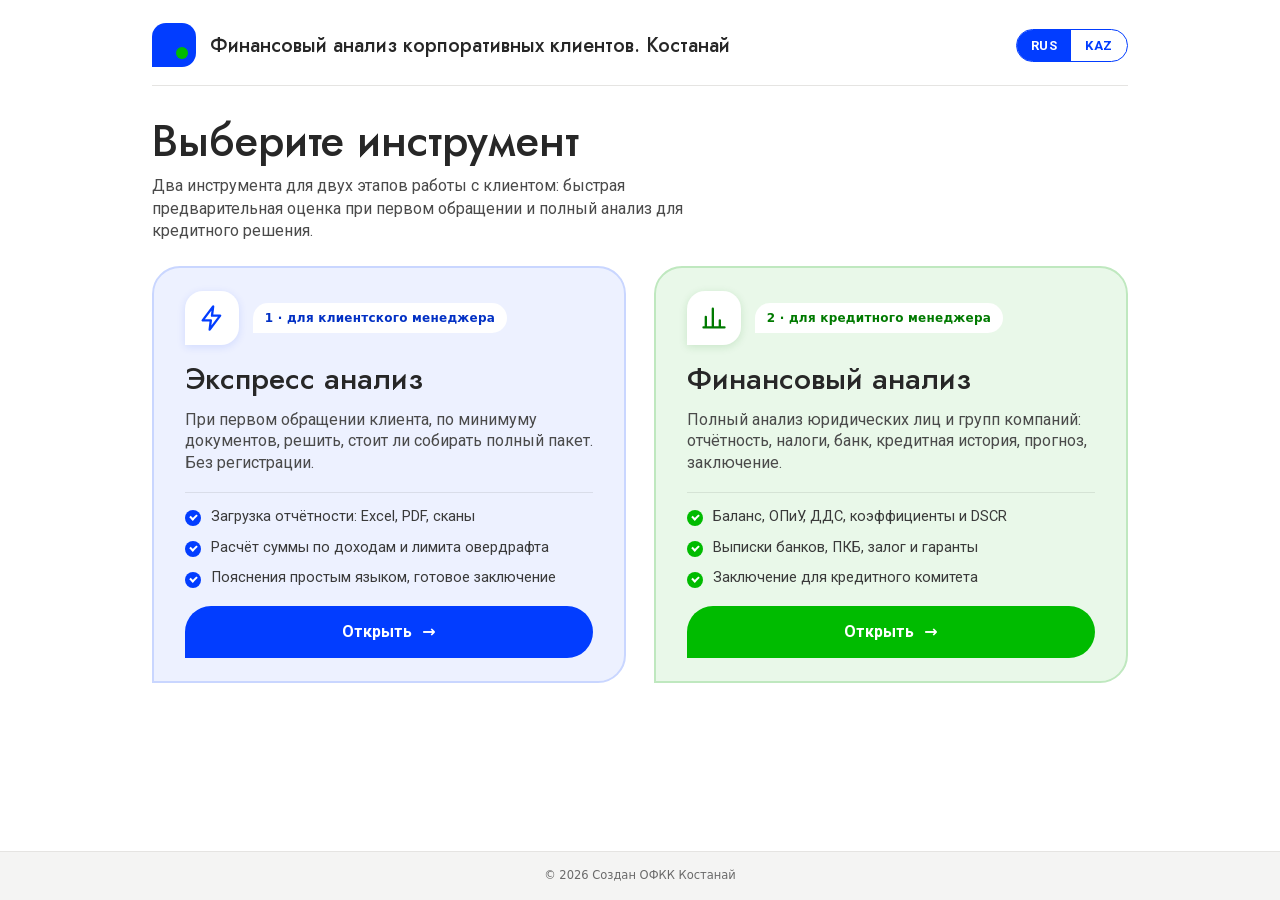
==== commit 5dc0dff1: "Откат изменений после презентации: сайт возвращён к состоянию a6809ee Co-Authored-By: Claude Sonnet " ====
--- a/index.html
+++ b/index.html
@@ -63,27 +63,6 @@
 .go{padding:clamp(9px,1.6vh,14px) 24px;margin-top:4px}
 footer{margin-top:clamp(10px,2.6vh,40px);padding:clamp(8px,1.6vh,20px) 16px clamp(10px,1.8vh,24px)}
 }
-/* пилот: ссылки, диалоги */
-footer.foot{display:flex;flex-direction:column;gap:6px;align-items:center}
-footer.foot p{margin:0}
-.flinks{display:flex;flex-wrap:wrap;justify-content:center;gap:6px 18px}
-.flinks button,.flinks a{background:none;border:0;padding:0;font:inherit;font-weight:700;color:var(--azure-ink);cursor:pointer;text-decoration:underline;text-underline-offset:3px}
-.disc{line-height:1.45}.sel{user-select:all}
-.dlg{width:min(720px,calc(100vw - 24px));max-height:calc(100vh - 32px);overflow:auto;border:0;border-radius:24px;padding:28px clamp(18px,4vw,36px);color:#272727;font-family:Roboto,Arial,sans-serif;font-size:15px;line-height:1.5;box-shadow:0 20px 60px rgba(0,0,0,.25)}
-.dlg::backdrop{background:rgba(39,39,39,.5)}
-.dlg h2{font-family:Jost,Arial,sans-serif;font-weight:500;font-size:26px;margin:0 28px 8px 0}
-.dlg h3{font-family:Jost,Arial,sans-serif;font-weight:500;font-size:18px;color:var(--azure-ink);margin:16px 0 4px}
-.dlg ol,.dlg ul{margin:4px 0;padding-left:22px}.dlg li{margin:3px 0}
-.dlg .x{position:absolute;top:12px;right:14px;border:0;background:var(--plat-soft);width:34px;height:34px;border-radius:50%;font-size:22px;line-height:1;cursor:pointer}
-.dlg .btn{border:0;border-radius:999px;background:var(--azure);color:#fff;font:inherit;font-weight:700;padding:9px 18px;cursor:pointer}
-.dlg .btn.ghost{background:var(--plat-soft);color:#272727}
-.trow{display:flex;flex-wrap:wrap;gap:10px;align-items:flex-end;margin:10px 0}
-.trow label{display:flex;flex-direction:column;gap:3px;font-size:13px;color:#4a4a4a;flex:1;min-width:130px}
-.trow input,.trow select{font:inherit;padding:8px 10px;border:1.5px solid #cfd3da;border-radius:10px}
-.sw{display:flex;align-items:center;gap:10px}.sw b{font-family:Jost,Arial,sans-serif;font-size:28px;min-width:76px}
-.tsum{background:#f2f2f2;border-radius:14px;padding:10px 14px;font-size:14px;margin:8px 0}
-.tscroll{overflow-x:auto}.tscroll table{width:100%;border-collapse:collapse;font-size:13.5px}.tscroll th,.tscroll td{padding:6px 8px;border-bottom:1px solid #e5e4e2;text-align:left}
-.del{border:0;background:none;font-size:18px;cursor:pointer;color:#6b6b6b}
 </style></head>
 <body>
 <div class="wrap">
@@ -104,46 +83,10 @@
 </div>
 </main>
 </div>
-<footer class="foot">
-<nav class="flinks" aria-label="Для пилота"><button type="button" data-open="memo" data-t="l1">Памятка</button><button type="button" data-open="data" data-t="l2">Данные и безопасность</button><button type="button" data-open="time" data-t="l3">Замер времени</button><a id="rep" href="#" data-t="l4">Сообщить о проблеме</a></nav>
-<p class="disc"><span data-t="disc">Информационный инструмент: не заменяет решение кредитного комитета.</span> <span data-t="verl">Версия</span> 1.0 от 22.10.2026 · <span data-t="pil">пилот</span> · <span data-t="sup">Поддержка</span>: Достанова Зухра, <span class="sel">zukhra.dostanova@berekebank.kz</span>, вн. 233083</p>
-<p data-t="foot">© 2026 Создан ОФКК Костанай</p>
-</footer>
-<dialog id="memo" class="dlg" aria-labelledby="memo-h"><form method="dialog"><button class="x" aria-label="Закрыть">×</button></form>
-<h2 id="memo-h">Памятка: как работать с сайтом</h2>
-<h3>Экспресс-анализ (клиентский менеджер, около 12 минут)</h3>
-<ol><li>Откройте «Экспресс анализ» и добавьте клиента.</li><li>Заполните запрос: продукт, цель, сумма, срок, ставка, ВКЛ или НКЛ.</li><li>Загрузите отчётность и декларации (Excel, PDF, скан) или введите цифры.</li><li>Посмотрите проблемы и вердикт, скопируйте заключение.</li><li>Если клиент подходит, нажмите «Передать в Финансовый анализ»: карточка и цифры перенесутся без повторного ввода.</li></ol>
-<h3>Финансовый анализ (кредитный менеджер)</h3>
-<ol><li>Откройте «Финансовый анализ». Клиент из Экспресса появится в списке сам.</li><li>Пройдите разделы: Карточка, Благонадёжность, Баланс и ОПиУ, Банк, Кредитная история, Залог и гаранты, Анализ, Проблемы, Заключение.</li><li>Скачайте заключение в Word. В нём указаны версия сайта и нормативов.</li></ol>
-<h3>Полезно знать</h3>
-<ul><li>Включите ПИН-код: данные клиентов в браузере шифруются.</li><li>Сохраняйте файл клиента: это резервная копия.</li><li>Сканы без текстового слоя не читаются: введите цифры вручную.</li><li>Все суммы в тысячах тенге. Пример заполнения есть в Финансовом анализе.</li><li>Что-то не работает или неудобно: «Сообщить о проблеме» внизу страницы.</li></ul>
-</dialog>
-<dialog id="data" class="dlg" aria-labelledby="data-h"><form method="dialog"><button class="x" aria-label="Закрыть">×</button></form>
-<h2 id="data-h">Данные и безопасность</h2>
-<h3>Где хранятся данные</h3><p>В браузере вашего компьютера. При включённом ПИН-коде они шифруются (AES-GCM, ключ из ПИН-кода). Сайт не передаёт цифры клиента на свои серверы.</p>
-<h3>Что уходит в сеть, только по вашему действию</h3>
-<ul><li><b>«По БИН»</b>: отправляется только БИН; сервер сайта запрашивает открытую страницу справочной службы ba.prg.kz.</li><li><b>Облачная база</b> (вход с любого устройства): данные шифруются в браузере, на сервере хранится только шифртекст.</li><li><b>Анализ в Gemini</b>: по вашему API-ключу уходит обезличенный отчёт без названий и БИН.</li></ul>
-<p>Использование этих трёх возможностей определяется правилами банка.</p>
-<h3>Правила работы</h3>
-<ul><li>Не оставляйте открытый сеанс на чужом компьютере, выходите из облака.</li><li>Файлы клиентов не пересылайте по незащищённым каналам и не загружайте в репозиторий.</li><li>Заключение формируется автоматически и не заменяет решение кредитного комитета.</li></ul>
-</dialog>
-<dialog id="time" class="dlg" aria-labelledby="time-h"><form method="dialog"><button class="x" aria-label="Закрыть">×</button></form>
-<h2 id="time-h">Замер времени для пилота</h2>
-<p>Засеките время работы на сайте и укажите, сколько заняло бы вручную. Записи хранятся только в этом браузере, имён клиентов не нужно.</p>
-<div class="trow"><label>Инструмент<select id="t-tool"><option>Экспресс-анализ</option><option>Финансовый анализ</option></select></label>
-<div class="sw"><b id="t-clock">00:00</b><button type="button" id="t-start" class="btn">Старт</button><button type="button" id="t-stop" class="btn ghost" hidden>Стоп</button></div></div>
-<div class="trow"><label>Метка клиента<input id="t-case" placeholder="например, К-01"></label>
-<label>Вручную, мин (как обычно)<input id="t-man" inputmode="numeric"></label>
-<label>На сайте, мин<input id="t-site" inputmode="numeric"></label>
-<button type="button" id="t-add" class="btn">Добавить</button></div>
-<div id="t-sum" class="tsum"></div>
-<div class="tscroll"><table id="t-tab"></table></div>
-<p><button type="button" id="t-csv" class="btn ghost">Скачать таблицу (CSV)</button> <button type="button" id="t-clear" class="btn ghost">Очистить</button></p>
-</dialog>
-
+<footer data-t="foot">© 2026 Создан ОФКК Костанай</footer>
 <script>
 (function () {
-  var KZ = {"title": "Корпоративтік клиенттерді қаржылық талдау. Қостанай", "h1": "Құралды таңдаңыз", "lead": "Клиентпен жұмыстың екі кезеңіне арналған екі құрал: алғашқы өтініш кезіндегі жылдам алдын ала бағалау және кредиттік шешімге арналған толық талдау.", "n1": "1 · клиенттік менеджер үшін", "t1": "Экспресс-талдау", "p1": "Клиент алғаш хабарласқанда ең аз құжатпен толық топтаманы жинаудың қажеттігін шешу. Тіркелусіз.", "a1": "Есептілікті жүктеу: Excel, PDF, скандар", "b1": "Табыс бойынша соманы және овердрафт лимитін есептеу", "c1": "Қарапайым тілмен түсіндірмелер, дайын қорытынды", "n2": "2 · кредиттік менеджер үшін", "t2": "Қаржылық талдау", "p2": "Заңды тұлғалар мен компаниялар топтарын толық талдау: есептілік, салықтар, банк, несиелік тарих, болжам, қорытынды.", "a2": "Баланс, ПЗЕ, АҚҚ, коэффициенттер және DSCR", "b2": "Банк үзінділері, БКБ, кепіл және кепілгерлер", "c2": "Кредиттік комитетке арналған қорытынды", "l1": "Жадынама", "l2": "Деректер және қауіпсіздік", "l3": "Уақытты өлшеу", "l4": "Мәселе туралы хабарлау", "disc": "Ақпараттық құрал: кредит комитетінің шешімін алмастырмайды.", "verl": "Нұсқа", "pil": "пилот", "sup": "Қолдау", "go": "Ашу", "foot": "© 2026 Жасаған: ОФКК Қостанай", "lang": "Тіл"}, K = "finkz.lang", L = "ru";
+  var KZ = {"title": "Корпоративтік клиенттерді қаржылық талдау. Қостанай", "h1": "Құралды таңдаңыз", "lead": "Клиентпен жұмыстың екі кезеңіне арналған екі құрал: алғашқы өтініш кезіндегі жылдам алдын ала бағалау және кредиттік шешімге арналған толық талдау.", "n1": "1 · клиенттік менеджер үшін", "t1": "Экспресс-талдау", "p1": "Клиент алғаш хабарласқанда ең аз құжатпен толық топтаманы жинаудың қажеттігін шешу. Тіркелусіз.", "a1": "Есептілікті жүктеу: Excel, PDF, скандар", "b1": "Табыс бойынша соманы және овердрафт лимитін есептеу", "c1": "Қарапайым тілмен түсіндірмелер, дайын қорытынды", "n2": "2 · кредиттік менеджер үшін", "t2": "Қаржылық талдау", "p2": "Заңды тұлғалар мен компаниялар топтарын толық талдау: есептілік, салықтар, банк, несиелік тарих, болжам, қорытынды.", "a2": "Баланс, ПЗЕ, АҚҚ, коэффициенттер және DSCR", "b2": "Банк үзінділері, БКБ, кепіл және кепілгерлер", "c2": "Кредиттік комитетке арналған қорытынды", "go": "Ашу", "foot": "© 2026 Жасаған: ОФКК Қостанай", "lang": "Тіл"}, K = "finkz.lang", L = "ru";
   try { L = localStorage.getItem(K) === "kz" ? "kz" : "ru"; } catch (e) {}
   var els = document.querySelectorAll("[data-t]"), RU = {};
   for (var i = 0; i < els.length; i++) RU[els[i].getAttribute("data-t")] = els[i].textContent;
@@ -163,57 +106,4 @@
   paint();
 })();
 </script>
-<script>(function () {
-  var $ = function (s) { return document.querySelector(s); };
-  var MAIL = "zukhra.dostanova@berekebank.kz", VER = "1.0 от 22.10.2026";
-  var rep = $("#rep");
-  rep.href = "mailto:" + MAIL + "?subject=" + encodeURIComponent("Финансовый анализ (пилот): замечание") + "&body=" + encodeURIComponent("Какой инструмент и раздел:\n\nЧто делали:\n\nЧто ожидали:\n\nЧто получилось:\n\nВерсия: " + VER + "\nБраузер: " + navigator.userAgent + "\n\nНе прикладывайте данные клиентов: только описание и скриншот без персональных данных.");
-  document.addEventListener("click", function (e) {
-    var b = e.target.closest("[data-open]"); if (!b) return;
-    var d = document.getElementById(b.getAttribute("data-open")); if (!d) return;
-    if (d.showModal) d.showModal(); else d.setAttribute("open", "");
-    if (d.id === "time") tpaint();
-  });
-  document.addEventListener("click", function (e) { if (e.target.classList && e.target.classList.contains("dlg")) e.target.close(); });
-  /* замер времени */
-  var KEY = "finkz.pilot.time.v1", st = { e: [], run: null };
-  try { var s = JSON.parse(localStorage.getItem(KEY) || "null"); if (s && s.e) st = s; } catch (x) {}
-  function save() { try { localStorage.setItem(KEY, JSON.stringify(st)); } catch (x) {} }
-  var tick = 0;
-  function clock() {
-    if (!st.run) { $("#t-clock").textContent = "00:00"; return; }
-    var sec = Math.floor((Date.now() - st.run.t) / 1000), m = Math.floor(sec / 60), r = sec % 60;
-    $("#t-clock").textContent = (m < 10 ? "0" : "") + m + ":" + (r < 10 ? "0" : "") + r;
-  }
-  function tpaint() {
-    $("#t-start").hidden = !!st.run; $("#t-stop").hidden = !st.run;
-    if (st.run) { $("#t-tool").value = st.run.tool; clearInterval(tick); tick = setInterval(clock, 1000); } else clearInterval(tick);
-    clock();
-    var by = {};
-    st.e.forEach(function (x) { var o = by[x.tool] = by[x.tool] || { n: 0, m: 0, s: 0 }; o.n++; o.m += x.man; o.s += x.site; });
-    var h = "";
-    Object.keys(by).forEach(function (k) { var o = by[k], sv = o.m ? Math.round((1 - o.s / o.m) * 100) : 0; h += "<div><b>" + k + "</b>: оценок " + o.n + ", вручную в среднем " + Math.round(o.m / o.n) + " мин, на сайте " + Math.round(o.s / o.n) + " мин, экономия " + sv + " %</div>"; });
-    $("#t-sum").innerHTML = h || "<div>Записей пока нет.</div>";
-    var t = "<tr><th>Дата</th><th>Инструмент</th><th>Клиент</th><th>Вручную</th><th>На сайте</th><th></th></tr>";
-    st.e.slice().reverse().forEach(function (x, i) { t += "<tr><td>" + x.d + "</td><td>" + x.tool + "</td><td>" + x.c.replace(/[<>&]/g, "") + "</td><td>" + x.man + "</td><td>" + x.site + "</td><td><button type=button class='del' data-i='" + (st.e.length - 1 - i) + "' aria-label='Удалить'>×</button></td></tr>"; });
-    $("#t-tab").innerHTML = st.e.length ? t : "";
-  }
-  $("#t-start").addEventListener("click", function () { st.run = { t: Date.now(), tool: $("#t-tool").value }; save(); tpaint(); });
-  $("#t-stop").addEventListener("click", function () {
-    if (!st.run) return; var m = Math.max(1, Math.round((Date.now() - st.run.t) / 60000)); st.run = null; save(); $("#t-site").value = m; tpaint();
-  });
-  $("#t-add").addEventListener("click", function () {
-    var man = parseInt($("#t-man").value, 10), site = parseInt($("#t-site").value, 10);
-    if (!(man > 0) || !(site > 0)) { $("#t-man").focus(); return; }
-    st.e.push({ d: new Date().toISOString().slice(0, 10), tool: $("#t-tool").value, c: $("#t-case").value || "—", man: man, site: site });
-    save(); $("#t-case").value = $("#t-man").value = $("#t-site").value = ""; tpaint();
-  });
-  $("#t-tab").addEventListener("click", function (e) { var b = e.target.closest(".del"); if (!b) return; st.e.splice(+b.getAttribute("data-i"), 1); save(); tpaint(); });
-  $("#t-clear").addEventListener("click", function () { if (this.dataset.s) { st.e = []; st.run = null; save(); this.dataset.s = ""; this.textContent = "Очистить"; tpaint(); } else { this.dataset.s = "1"; this.textContent = "Нажмите ещё раз"; } });
-  $("#t-csv").addEventListener("click", function () {
-    var c = "﻿Дата;Инструмент;Клиент;Вручную, мин;На сайте, мин\n" + st.e.map(function (x) { return [x.d, x.tool, x.c, x.man, x.site].join(";"); }).join("\n");
-    var a = document.createElement("a"); a.href = URL.createObjectURL(new Blob([c], { type: "text/csv" })); a.download = "замер_времени.csv"; document.body.appendChild(a); a.click(); setTimeout(function () { URL.revokeObjectURL(a.href); a.remove(); }, 500);
-  });
-})();
-</script>
 </body></html>
